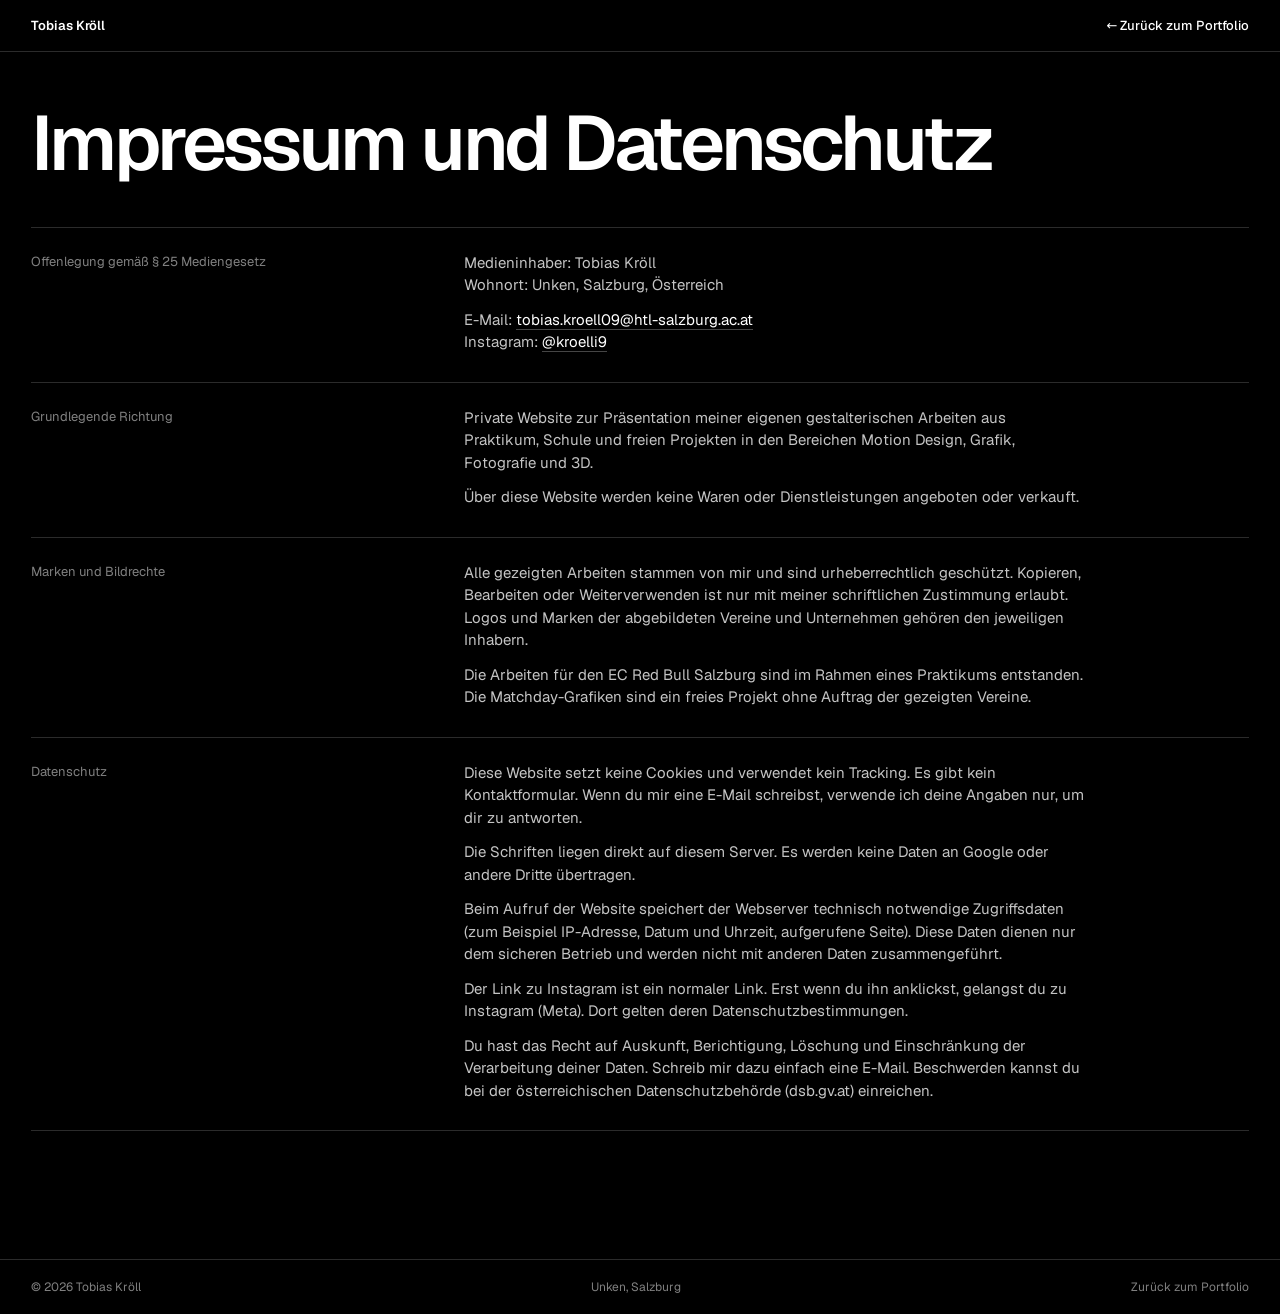
==== impressum.html @ ad0187f6 "Portfolio mit Zugangscode: Inhalte verschlüsselt Co-Authored-By: Claude Opus 5.5 <noreply@anthropic." ====
<!doctype html>
<html lang="de-AT">
<head>
  <meta charset="utf-8">
  <meta name="viewport" content="width=device-width, initial-scale=1, viewport-fit=cover">
  <title>Impressum und Datenschutz · Tobias Kröll</title>
  <meta name="robots" content="noindex">
  <meta name="theme-color" content="#000000">
  <link rel="preload" href="assets/fonts/geist-latin.woff2" as="font" type="font/woff2" crossorigin>
  <link rel="stylesheet" href="styles.css?v=37d7525c88">
  <link rel="canonical" href="https://tobiaskroell.at/impressum.html">
  <link rel="icon" href="assets/img/favicon.svg" type="image/svg+xml">
  <link rel="icon" href="assets/img/favicon-48.png" sizes="48x48" type="image/png">
  <link rel="apple-touch-icon" href="assets/img/apple-touch-icon.png">
</head>
<body>

<header class="nav">
  <a href="index.html" class="nav__brand">Tobias Kröll</a>
  <span></span>
  <a href="index.html" style="justify-self:end"><span aria-hidden="true">←</span> Zurück zum Portfolio</a>
</header>

<main class="legal wrap">
  <h1>Impressum und Datenschutz</h1>

  <div class="legal__grid">
    <section>
      <h2>Offenlegung gemäß § 25 Mediengesetz</h2>
      <div>
        <p>Medieninhaber: Tobias Kröll<br>Wohnort: Unken, Salzburg, Österreich</p>
        <p>E-Mail: <a href="mailto:tobias.kroell09@htl-salzburg.ac.at">tobias.kroell09@htl-salzburg.ac.at</a><br>Instagram: <a href="https://www.instagram.com/kroelli9/" target="_blank" rel="noopener">@kroelli9</a></p>
      </div>
    </section>

    <section>
      <h2>Grundlegende Richtung</h2>
      <div>
        <p>Private Website zur Präsentation meiner eigenen gestalterischen Arbeiten aus Praktikum, Schule und freien Projekten in den Bereichen Motion Design, Grafik, Fotografie und 3D.</p>
        <p>Über diese Website werden keine Waren oder Dienstleistungen angeboten oder verkauft.</p>
      </div>
    </section>

    <section>
      <h2>Marken und Bildrechte</h2>
      <div>
        <p>Alle gezeigten Arbeiten stammen von mir und sind urheberrechtlich geschützt. Kopieren, Bearbeiten oder Weiterverwenden ist nur mit meiner schriftlichen Zustimmung erlaubt. Logos und Marken der abgebildeten Vereine und Unternehmen gehören den jeweiligen Inhabern.</p>
        <p>Die Arbeiten für den EC Red Bull Salzburg sind im Rahmen eines Praktikums entstanden. Die Matchday-Grafiken sind ein freies Projekt ohne Auftrag der gezeigten Vereine.</p>
      </div>
    </section>

    <section>
      <h2>Datenschutz</h2>
      <div>
        <p>Diese Website setzt keine Cookies und verwendet kein Tracking. Es gibt kein Kontaktformular. Wenn du mir eine E-Mail schreibst, verwende ich deine Angaben nur, um dir zu antworten.</p>
        <p>Die Schriften liegen direkt auf diesem Server. Es werden keine Daten an Google oder andere Dritte übertragen.</p>
        <p>Beim Aufruf der Website speichert der Webserver technisch notwendige Zugriffsdaten (zum Beispiel IP-Adresse, Datum und Uhrzeit, aufgerufene Seite). Diese Daten dienen nur dem sicheren Betrieb und werden nicht mit anderen Daten zusammengeführt.</p>
        <p>Der Link zu Instagram ist ein normaler Link. Erst wenn du ihn anklickst, gelangst du zu Instagram (Meta). Dort gelten deren Datenschutzbestimmungen.</p>
        <p>Du hast das Recht auf Auskunft, Berichtigung, Löschung und Einschränkung der Verarbeitung deiner Daten. Schreib mir dazu einfach eine E-Mail. Beschwerden kannst du bei der österreichischen Datenschutzbehörde (dsb.gv.at) einreichen.</p>
      </div>
    </section>
  </div>
</main>

<footer class="footer wrap">
  <span>© 2026 Tobias Kröll</span>
  <span>Unken, Salzburg</span>
  <a href="index.html">Zurück zum Portfolio</a>
</footer>

</body>
</html>
---- styles.css ----
/* Tobias Kröll Portfolio
   Mix of two references:
   - basement.studio: absolute black, heavy tight Geist type, hairline grid cells, one indicator colour
   - ldd: broadsheet rules, dot-matrix numbers, one paper-coloured section
   Pale yellow (#F9F6C3) is the only colour and only marks state (status, active nav, scroll progress, hover).

   Page order follows what a client needs to know:
   who and what (hero) > proof (work) > who (about) > how to start (contact). */

/* Fonts are self-hosted (no request to Google). Geist is a variable font: one file covers 400-600. */
@font-face {
  font-family: "Geist";
  font-style: normal;
  font-weight: 400 600;
  font-display: swap;
  src: url("assets/fonts/geist-latin.woff2") format("woff2");
  unicode-range: U+0000-00FF, U+0131, U+0152-0153, U+02BB-02BC, U+02C6, U+02DA, U+02DC, U+0304, U+0308, U+0329, U+2000-206F, U+20AC, U+2122, U+2191, U+2193, U+2212, U+2215, U+FEFF, U+FFFD;
}
@font-face {
  font-family: "Geist";
  font-style: normal;
  font-weight: 400 600;
  font-display: swap;
  src: url("assets/fonts/geist-latin-ext.woff2") format("woff2");
  unicode-range: U+0100-02BA, U+02BD-02C5, U+02C7-02CC, U+02CE-02D7, U+02DD-02FF, U+0304, U+0308, U+0329, U+1D00-1DBF, U+1E00-1E9F, U+1EF2-1EFF, U+2020, U+20A0-20AB, U+20AD-20C4, U+2113, U+2C60-2C7F, U+A720-A7FF;
}
@font-face {
  font-family: "Doto";
  font-style: normal;
  font-weight: 800;
  font-display: swap;
  src: url("assets/fonts/doto-800-latin.woff2") format("woff2");
  unicode-range: U+0000-00FF, U+0131, U+0152-0153, U+02BB-02BC, U+02C6, U+02DA, U+02DC, U+0304, U+0308, U+0329, U+2000-206F, U+20AC, U+2122, U+2191, U+2193, U+2212, U+2215, U+FEFF, U+FFFD;
}
@font-face {
  font-family: "Doto";
  font-style: normal;
  font-weight: 800;
  font-display: swap;
  src: url("assets/fonts/doto-800-latin-ext.woff2") format("woff2");
  unicode-range: U+0100-02BA, U+02BD-02C5, U+02C7-02CC, U+02CE-02D7, U+02DD-02FF, U+0304, U+0308, U+0329, U+1D00-1DBF, U+1E00-1E9F, U+1EF2-1EFF, U+2020, U+20A0-20AB, U+20AD-20C4, U+2113, U+2C60-2C7F, U+A720-A7FF;
}

:root {
  --void: #000000;
  --chalk: #ffffff;
  --ash: #c4c4c4;       /* body copy */
  --graphite: #808080;  /* labels, captions */
  --carbon: #2b2b2b;    /* grid lines */
  --steel: #454545;     /* button outlines, dim numbers */
  --paper: #fffcf0;     /* light section */
  --ink: #000310;
  --accent: #f9f6c3;

  --pad: clamp(16px, 2.4vw, 32px);
  /* Content never grows wider than 1680px, so nothing balloons on big monitors */
  --gutter: max(var(--pad), calc((100vw - 1680px) / 2));
  --section: clamp(88px, 10vw, 152px);
  --nav-h: 52px;
  --cell: 10px;         /* padding inside image cells */

  --ease: cubic-bezier(.2, .7, .2, 1);
}

* { box-sizing: border-box; margin: 0; padding: 0; }

html { scroll-behavior: smooth; scroll-padding-top: calc(var(--nav-h) + 20px); -webkit-text-size-adjust: 100%; }

body {
  background: var(--void);
  color: var(--chalk);
  font-family: "Geist", "Inter", system-ui, sans-serif;
  font-feature-settings: "ss01";
  font-size: 15px;
  line-height: 1.5;
  -webkit-font-smoothing: antialiased;
  overflow-x: hidden;
}

::selection { background: var(--accent); color: var(--void); }
:focus-visible { outline: 2px solid var(--accent); outline-offset: 3px; }

a { color: inherit; text-decoration: none; }
img, video { display: block; width: 100%; height: 100%; }
button { font: inherit; color: inherit; background: none; border: 0; cursor: pointer; }
ol, ul { list-style: none; }

.wrap { padding-left: var(--gutter); padding-right: var(--gutter); }

.sr-only {
  position: absolute; width: 1px; height: 1px; overflow: hidden;
  clip-path: inset(50%); white-space: nowrap;
}
.skip {
  position: fixed; top: 8px; left: 8px; z-index: 200;
  padding: 10px 14px; background: var(--chalk); color: var(--void);
  font-size: 13px; font-weight: 500;
  transform: translateY(-200%);
}
.skip:focus { transform: none; }

.label {
  font-size: 13px;
  font-weight: 400;
  color: var(--graphite);
  letter-spacing: 0;
}
/* Section header: name on the left, a short fact on the right, one rule below */
.section-label {
  display: flex;
  justify-content: space-between;
  gap: 16px;
  padding-bottom: 14px;
  border-bottom: 1px solid var(--carbon);
}
.section-title {
  margin-top: 32px;
  font-weight: 600;
  font-size: clamp(34px, 5vw, 80px);
  line-height: .94;
  letter-spacing: -0.045em;
  max-width: 14ch;
}

/* ---------- Buttons ---------- */
.btns { display: flex; flex-wrap: wrap; gap: 10px; }
.btn {
  display: inline-flex;
  align-items: center;
  gap: 10px;
  padding: 12px 18px;
  border: 1px solid var(--steel);
  font-size: 14px;
  font-weight: 500;
  line-height: 1.2;
  transition: background-color .2s, border-color .2s, color .2s;
}
.btn:hover { border-color: var(--chalk); }
.btn--solid { background: var(--chalk); border-color: var(--chalk); color: var(--void); }
.btn--solid:hover { background: var(--accent); border-color: var(--accent); }
.btn--lg { padding: 16px 22px; font-size: clamp(15px, 1.3vw, 18px); }
.btn--ink { margin-top: 32px; background: var(--ink); border-color: var(--ink); color: var(--paper); }
.btn--ink:hover { background: transparent; border-color: var(--ink); color: var(--ink); }

/* ---------- Nav ---------- */
.nav {
  position: fixed;
  inset: 0 0 auto 0;
  z-index: 50;
  height: var(--nav-h);
  padding: 0 var(--gutter);
  display: grid;
  grid-template-columns: 1fr auto 1fr;
  align-items: center;
  font-size: 13px;
  font-weight: 500;
  background: var(--void);
  border-bottom: 1px solid var(--carbon);
}
.nav__brand { font-weight: 600; justify-self: start; }
.nav__status { display: inline-flex; align-items: center; gap: 8px; color: var(--ash); font-weight: 400; }
.nav__clock { color: var(--graphite); font-variant-numeric: tabular-nums; }
@keyframes pulse { 50% { opacity: .35; } }
.nav__links { justify-self: end; display: flex; align-items: center; gap: 24px; }
.nav__links a { transition: color .2s, background-color .2s, border-color .2s; }
.nav__links a:hover { color: var(--ash); }
.nav__links a.is-active { color: var(--accent); }
.nav__links .nav__cta {
  padding: 7px 14px;
  background: var(--chalk);
  border: 1px solid var(--chalk);
  color: var(--void);
}
.nav__links .nav__cta:hover,
.nav__links .nav__cta.is-active { background: var(--accent); border-color: var(--accent); color: var(--void); }
.nav__toggle { display: none; }
/* Scroll progress: an accent hairline that grows along the bottom edge of the nav */
.nav__progress {
  position: absolute;
  left: 0; right: 0; bottom: -1px;
  height: 1px;
  background: var(--accent);
  transform: scaleX(0);
  transform-origin: left;
}

/* ---------- Hero ---------- */
.hero {
  min-height: min(100svh, 980px);
  padding-top: calc(var(--nav-h) + 20px);
  padding-bottom: 28px;
  display: flex;
  flex-direction: column;
  container-type: inline-size;
}
.hero__top {
  display: grid;
  grid-template-columns: repeat(3, minmax(0, 1fr));
  gap: 16px;
}
.hero__top span:nth-child(2) { text-align: center; }
.hero__top span:nth-child(3) { text-align: right; }

/* The name fills the full width on one line */
.hero__name {
  margin: auto 0;
  padding: 40px 0;
  font-weight: 600;
  font-size: 18.8vw;
  font-size: 20.2cqw;
  line-height: .86;
  letter-spacing: -0.055em;
  margin-left: -0.045em;
  white-space: nowrap;
}
.hero__bottom {
  display: grid;
  grid-template-columns: minmax(0, 7fr) minmax(0, 5fr);
  gap: 32px;
  align-items: end;
}
.hero__lead {
  font-weight: 600;
  font-size: clamp(26px, 3.3vw, 52px);
  line-height: 1;
  letter-spacing: -0.04em;
  max-width: 19ch;
}


/* ---------- Index: the table of contents for the work ---------- */
.index { padding-top: var(--section); }
.index__list a {
  display: grid;
  grid-template-columns: 56px 120px minmax(0, 1fr) minmax(0, 190px) minmax(0, 170px);
  gap: 20px;
  align-items: center;
  padding: 14px 0;
  border-bottom: 1px solid var(--carbon);
}
.index__list .num {
  font-family: "Doto", monospace;
  font-weight: 800;
  font-size: 34px;
  line-height: 1;
  color: var(--graphite);
  transition: color .25s;
}
.index__list .thumb {
  aspect-ratio: 3 / 2;
  height: auto;
  object-fit: cover;
  background: #0b0b0b;
  filter: grayscale(1) contrast(1.05);
  transition: filter .4s var(--ease);
}
.index__list .title {
  font-weight: 600;
  font-size: clamp(22px, 2.8vw, 44px);
  line-height: .98;
  letter-spacing: -0.04em;
  transition: transform .4s var(--ease);
}
.index__list .cat, .index__list .meta { font-size: 13px; color: var(--graphite); }
.index__list .meta { text-align: right; font-variant-numeric: tabular-nums; }
@media (hover: hover) {
  .index__list a:hover .num { color: var(--accent); }
  .index__list a:hover .title { transform: translateX(10px); }
  .index__list a:hover .thumb { filter: none; }
}
/* Touch screens: main.js marks the entry in the middle of the screen */
.index__list a.is-current .thumb { filter: none; }
.index__list a.is-current .num { color: var(--accent); }

/* ---------- Projects: text on the left stays put, the work scrolls past on the right ---------- */
.project { padding-top: var(--section); }
.project__grid {
  display: grid;
  grid-template-columns: minmax(0, 4fr) minmax(0, 8fr);
  gap: clamp(24px, 3.2vw, 56px);
  padding-top: 24px;
  border-top: 1px solid var(--carbon);
}
.project__info { align-self: start; }
@media (min-width: 901px) and (min-height: 620px) {
  .project__info { position: sticky; top: calc(var(--nav-h) + 24px); }
}

/* Dot-matrix project number, like a scoreboard */
.project__num {
  font-family: "Doto", monospace;
  font-weight: 800;
  font-size: clamp(44px, 4.6vw, 72px);
  line-height: .8;
}
.project__num span { color: var(--steel); }
.project__kind { margin-top: 28px; font-size: 13px; color: var(--accent); }
.project__title {
  margin-top: 8px;
  font-weight: 600;
  font-size: clamp(32px, 3.5vw, 60px);
  line-height: .94;
  letter-spacing: -0.045em;
  text-wrap: balance;
}
.project__text { margin-top: 20px; max-width: 46ch; color: var(--ash); }

/* One result number per project, where there is one */
.project__stat {
  margin-top: 24px;
  display: flex;
  align-items: center;
  gap: 14px;
  font-size: 13px;
  line-height: 1.3;
  color: var(--ash);
}
.project__stat-num {
  font-family: "Doto", monospace;
  font-weight: 800;
  font-size: clamp(48px, 4.6vw, 72px);
  line-height: .8;
  color: var(--chalk);
}

.facts { margin-top: 28px; border-top: 1px solid var(--carbon); }
.facts div {
  display: grid;
  grid-template-columns: 96px minmax(0, 1fr);
  gap: 12px;
  padding: 10px 0;
  border-bottom: 1px solid var(--carbon);
  font-size: 13px;
}
.facts dt { color: var(--graphite); }
.facts dd { font-weight: 500; }

/* Each group of work gets a small header saying what it is */
.group + .group { margin-top: 40px; }
.group__title {
  display: flex;
  justify-content: space-between;
  gap: 16px;
  padding-bottom: 10px;
  font-size: 13px;
  font-weight: 500;
}
.group__title span:last-child { color: var(--graphite); font-weight: 400; }

/* ---------- Image grid: hairline cells, like a contact sheet ---------- */
.rows {
  display: grid;
  gap: 1px;
  background: var(--carbon);
  border: 1px solid var(--carbon);
}
.row, .stack { display: grid; gap: 1px; grid-template-columns: minmax(0, 1fr); }
.row--2 { grid-template-columns: repeat(2, minmax(0, 1fr)); }
.row--3 { grid-template-columns: repeat(3, minmax(0, 1fr)); }
.row--4 { grid-template-columns: repeat(4, minmax(0, 1fr)); }
.stack { grid-template-rows: auto 1fr; }

.tile { background: var(--void); padding: var(--cell); min-width: 0; }
.tile__media {
  position: relative;
  display: block;
  width: 100%;
  overflow: hidden;
  background: #0b0b0b;
}
.tile__media[data-zoom] { cursor: zoom-in; }
.tile__media img, .tile__media video {
  position: absolute; inset: 0;
  object-fit: cover;
  transition: transform .8s var(--ease);
}
@media (hover: hover) {
  button.tile__media:hover img { transform: scale(1.025); }
}
/* Play symbol: only when the phone blocked autoplay (power saving), gone as soon as the video runs */
.tile__media.is-blocked::after {
  content: "";
  position: absolute;
  top: 50%; left: 50%;
  width: 56px; height: 56px;
  margin: -28px 0 0 -28px;
  border-radius: 50%;
  border: 1px solid var(--accent);
  background: rgba(0, 0, 0, .55) url("data:image/svg+xml,%3Csvg xmlns='http://www.w3.org/2000/svg' viewBox='0 0 24 24'%3E%3Cpath d='M9 7l9 5-9 5z' fill='%23f9f6c3'/%3E%3C/svg%3E") center / 26px no-repeat;
  -webkit-backdrop-filter: blur(4px);
  backdrop-filter: blur(4px);
  pointer-events: none;
  animation: fade .3s var(--ease);
}
.r-16x9 { aspect-ratio: 16 / 9; }
.r-9x16 { aspect-ratio: 9 / 16; }
.r-4x5  { aspect-ratio: 4 / 5; }
.r-3x2  { aspect-ratio: 3 / 2; }
.r-2x3  { aspect-ratio: 2 / 3; }

.tile figcaption {
  display: flex;
  justify-content: space-between;
  gap: 12px;
  padding: 9px 2px 1px;
  font-size: 12px;
  line-height: 1.3;
  color: var(--ash);
}
.tile figcaption span:last-child { color: var(--graphite); white-space: nowrap; }

.sound {
  position: absolute;
  bottom: 10px; right: 10px;
  font-size: 12px;
  font-weight: 500;
  padding: 7px 11px;
  background: var(--void);
  border: 1px solid var(--steel);
  transition: color .2s, border-color .2s;
}
.sound:hover { border-color: var(--chalk); }
.sound[aria-pressed="true"] { color: var(--accent); border-color: var(--accent); }

/* ---------- About: inverted paper section ---------- */
.about {
  margin-top: var(--section);
  padding: var(--section) 0;
  background: var(--paper);
  color: var(--ink);
}
.about .label { color: #5d5b52; }
.about .section-label { border-color: var(--ink); }
.about__grid {
  display: grid;
  grid-template-columns: minmax(0, 4fr) minmax(0, 8fr);
  gap: clamp(24px, 3.2vw, 56px);
  padding-top: 32px;
  align-items: start;
}
.about__photo { max-width: 340px; }
.about__photo img { height: auto; filter: grayscale(1) contrast(1.05); }
.statement {
  font-weight: 600;
  font-size: clamp(28px, 3.4vw, 56px);
  line-height: .98;
  letter-spacing: -0.04em;
  max-width: 24ch;
}
.about__facts { margin-top: 48px; border-top: 1px solid var(--ink); }
.about__facts div {
  display: grid;
  grid-template-columns: 140px minmax(0, 1fr);
  gap: 16px;
  padding: 12px 0;
  border-bottom: 1px solid var(--ink);
  font-size: 14px;
}
.about__facts dt { color: #5d5b52; }
.about__facts dd { font-weight: 500; }

/* ---------- Contact ---------- */
.contact { padding-top: var(--section); padding-bottom: var(--section); }
.contact__grid {
  display: grid;
  grid-template-columns: minmax(0, 8fr) minmax(0, 4fr);
  gap: clamp(32px, 4vw, 72px);
  padding-top: 32px;
  align-items: end;
}
.contact__big {
  font-weight: 600;
  font-size: clamp(48px, 8vw, 144px);
  line-height: .88;
  letter-spacing: -0.05em;
  max-width: 11ch;
}
.contact__text { margin: 28px 0 28px; max-width: 44ch; color: var(--ash); font-size: clamp(15px, 1.3vw, 18px); }
.copy { overflow-wrap: anywhere; text-align: left; }
.copy__hint { color: var(--graphite); font-weight: 400; transition: color .2s; }
.copy:hover .copy__hint, .copy.is-copied .copy__hint { color: var(--accent); }

.footer {
  display: flex;
  justify-content: space-between;
  gap: 16px;
  padding-top: 18px;
  padding-bottom: calc(18px + env(safe-area-inset-bottom));
  border-top: 1px solid var(--carbon);
  font-size: 12px;
  color: var(--graphite);
}
.footer a:hover { color: var(--chalk); }

/* ---------- Lightbox ---------- */
.lightbox {
  position: fixed; inset: 0; z-index: 100;
  background: var(--void);
  display: grid;
  grid-template-columns: auto minmax(0, 1fr) auto;
  grid-template-rows: auto minmax(0, 1fr);
  align-items: center;
  justify-items: center;
  animation: fade .3s var(--ease);
}
.lightbox[hidden] { display: none; }
.lightbox__bar {
  grid-column: 1 / -1;
  width: 100%;
  height: var(--nav-h);
  padding: 0 var(--gutter);
  display: grid;
  grid-template-columns: 1fr auto 1fr;
  align-items: center;
  gap: 16px;
  border-bottom: 1px solid var(--carbon);
  font-size: 13px;
}
.lightbox__count { color: var(--graphite); font-variant-numeric: tabular-nums; }
.lightbox__cap { color: var(--ash); text-align: center; }
.lightbox__close { justify-self: end; font-weight: 500; padding: 10px 0 10px 16px; }
.lightbox__close:hover, .lightbox__arrow:hover { color: var(--accent); }
.lightbox img, .lightbox video {
  grid-column: 2;
  grid-row: 2;
  width: auto; height: auto;
  max-width: 100%;
  max-height: calc(100svh - var(--nav-h) - 2 * var(--pad));
  object-fit: contain;
  cursor: zoom-out;
}
.lightbox video { cursor: auto; background: #000; }
/* img/video are display:block globally, which would override the hidden attribute */
.lightbox img[hidden], .lightbox video[hidden] { display: none; }
.lightbox__arrow { font-size: 22px; padding: 24px var(--pad); align-self: stretch; }
.lightbox__prev { grid-column: 1; }
.lightbox__next { grid-column: 3; }
.lightbox.is-single .lightbox__arrow { visibility: hidden; }
@keyframes fade { from { opacity: 0; } }

/* ---------- Reveal on scroll (only when JavaScript runs) ---------- */
.js .reveal { opacity: 0; transform: translateY(16px); transition: opacity .8s var(--ease), transform .9s var(--ease); }
.js .reveal.is-in { opacity: 1; transform: none; }

@media (prefers-reduced-motion: reduce) {
  html { scroll-behavior: auto; }
  .js .reveal { opacity: 1; transform: none; transition: none; }
  .tile__media img, .index__list .title { transition: none; }
}

/* ---------- Legal page ---------- */
.legal { padding-top: calc(var(--nav-h) + 56px); padding-bottom: var(--section); }
.legal h1 {
  font-weight: 600;
  font-size: clamp(40px, 6vw, 88px);
  line-height: .92;
  letter-spacing: -0.045em;
}
.legal__grid { margin-top: 48px; border-top: 1px solid var(--carbon); }
.legal__grid section {
  display: grid;
  grid-template-columns: minmax(0, 4fr) minmax(0, 8fr);
  gap: clamp(24px, 3.2vw, 56px);
  padding: 24px 0 28px;
  border-bottom: 1px solid var(--carbon);
}
.legal__grid h2 { font-size: 13px; font-weight: 400; color: var(--graphite); }
.legal__grid p { max-width: 62ch; color: var(--ash); }
.legal__grid p + p { margin-top: 12px; }
.legal__grid a { color: var(--chalk); border-bottom: 1px solid var(--steel); }
.legal__grid a:hover { color: var(--accent); border-color: var(--accent); }

/* ---------- Tablet ---------- */
@media (max-width: 900px) {
  .nav__status { display: none; }
  .nav { grid-template-columns: 1fr auto; }

  .index__list a { grid-template-columns: 44px 96px minmax(0, 1fr) auto; gap: 16px; }
  .index__list .cat { display: none; }

  .project__grid { grid-template-columns: minmax(0, 1fr); }
  .project__text { max-width: 60ch; }

  .about__grid { grid-template-columns: minmax(0, 1fr); }
  .about__photo { max-width: 240px; }

  .contact__grid { grid-template-columns: minmax(0, 1fr); }
  .legal__grid section { grid-template-columns: minmax(0, 1fr); gap: 10px; }
}

/* ---------- Phones ---------- */
@media (max-width: 700px) {
  :root { --section: 80px; --cell: 6px; }
  body { font-size: 14px; }

  /* Nav: name + menu button, links open as a full-screen sheet */
  .nav { padding-top: env(safe-area-inset-top); height: calc(var(--nav-h) + env(safe-area-inset-top)); }
  .nav__toggle { display: block; font-size: 13px; font-weight: 500; padding: 14px 0 14px 20px; }
  .nav__links {
    position: fixed;
    inset: calc(var(--nav-h) + env(safe-area-inset-top)) 0 0 0;
    justify-self: stretch;
    width: 100%;
    flex-direction: column;
    align-items: stretch;
    gap: 0;
    padding: 0 var(--pad);
    background: var(--void);
    opacity: 0;
    visibility: hidden;
    transition: opacity .3s var(--ease), visibility 0s .3s;
  }
  .nav__links a,
  .nav__links .nav__cta {
    font-weight: 600;
    font-size: 44px;
    letter-spacing: -0.045em;
    line-height: 1;
    padding: 20px 0;
    background: none;
    border: 0;
    border-bottom: 1px solid var(--carbon);
    color: var(--chalk);
  }
  .nav__links .nav__cta,
  .nav__links .nav__cta:hover,
  .nav__links .nav__cta.is-active { background: none; border-color: var(--carbon); color: var(--accent); }
  .nav.is-open .nav__links { opacity: 1; visibility: visible; transition: opacity .3s var(--ease); }
  body.menu-open { overflow: hidden; }

  .hero { min-height: 100svh; padding-bottom: 20px; }
  .hero__top { grid-template-columns: minmax(0, 1fr) auto; }
  .hero__top span:nth-child(2) { display: none; }
  .hero__name { font-size: 29vw; font-size: 31cqw; padding: 28px 0; white-space: normal; }
  .hero__bottom { grid-template-columns: minmax(0, 1fr); gap: 16px; }
  .hero__lead { font-size: 27px; }
  .hero .btn { flex: 1 1 auto; justify-content: center; }

  .section-label span:last-child { text-align: right; }

  /* Index rows: number, picture, then title with the type below */
  .index__list a {
    grid-template-columns: 34px 84px minmax(0, 1fr);
    grid-template-areas: "num thumb title" "num thumb meta";
    column-gap: 12px;
    row-gap: 4px;
    padding: 12px 0;
  }
  .index__list .num { grid-area: num; font-size: 24px; }
  .index__list .thumb { grid-area: thumb; }
  .index__list .title { grid-area: title; align-self: end; font-size: 21px; }
  .index__list .meta { grid-area: meta; align-self: start; text-align: left; font-size: 12px; }

  .project__grid { padding-top: 18px; gap: 28px; }
  .project__num { font-size: 44px; }
  .project__kind { margin-top: 22px; }
  .project__title { font-size: 36px; }
  .facts { margin-top: 22px; }
  .group + .group { margin-top: 32px; }

  /* Two-up rows stack, except pairs marked to stay side by side */
  .row--2 { grid-template-columns: minmax(0, 1fr); }
  .row--2.row--keep { grid-template-columns: repeat(2, minmax(0, 1fr)); }

  /* Rows of 3 or 4 become swipe strips; the header says so */
  .swipe {
    display: flex;
    overflow-x: auto;
    scroll-snap-type: x mandatory;
    scrollbar-width: none;
  }
  .swipe::-webkit-scrollbar { display: none; }
  .swipe > .tile { flex: 0 0 72%; scroll-snap-align: start; }
  .swipe.row--4 > .tile { flex-basis: 78%; }
  .has-swipe .group__title span:last-child::after { content: " · wischen →"; }

  .sound { padding: 9px 12px; }

  .row--keep figcaption { flex-direction: column; gap: 2px; }

  .about__photo { max-width: 180px; }
  .statement { font-size: 30px; }
  .about__facts { margin-top: 32px; }
  .about__facts div { grid-template-columns: 96px minmax(0, 1fr); font-size: 13px; }
  .btn--ink { margin-top: 24px; }

  .contact__big { font-size: 15vw; }
  .contact .btn { width: 100%; justify-content: space-between; }
  .contact .btn--lg { padding: 14px 16px; font-size: 14px; }

  .footer { flex-direction: column; gap: 6px; }

  .lightbox { grid-template-columns: minmax(0, 1fr) minmax(0, 1fr); grid-template-rows: auto minmax(0, 1fr) auto; }
  .lightbox__bar { grid-template-columns: auto 1fr auto; }
  .lightbox__cap { text-align: left; overflow: hidden; text-overflow: ellipsis; white-space: nowrap; }
  .lightbox img, .lightbox video { grid-column: 1 / -1; grid-row: 2; padding: 0 var(--pad); max-height: calc(100svh - var(--nav-h) - 80px); }
  .lightbox__arrow { grid-row: 3; width: 100%; padding: 18px; border-top: 1px solid var(--carbon); }
  .lightbox__prev { grid-column: 1; border-right: 1px solid var(--carbon); }
  .lightbox__next { grid-column: 2; }
}

/* The pale accent disappears on the paper section, so focus rings there use ink */
.about :focus-visible { outline-color: var(--ink); }
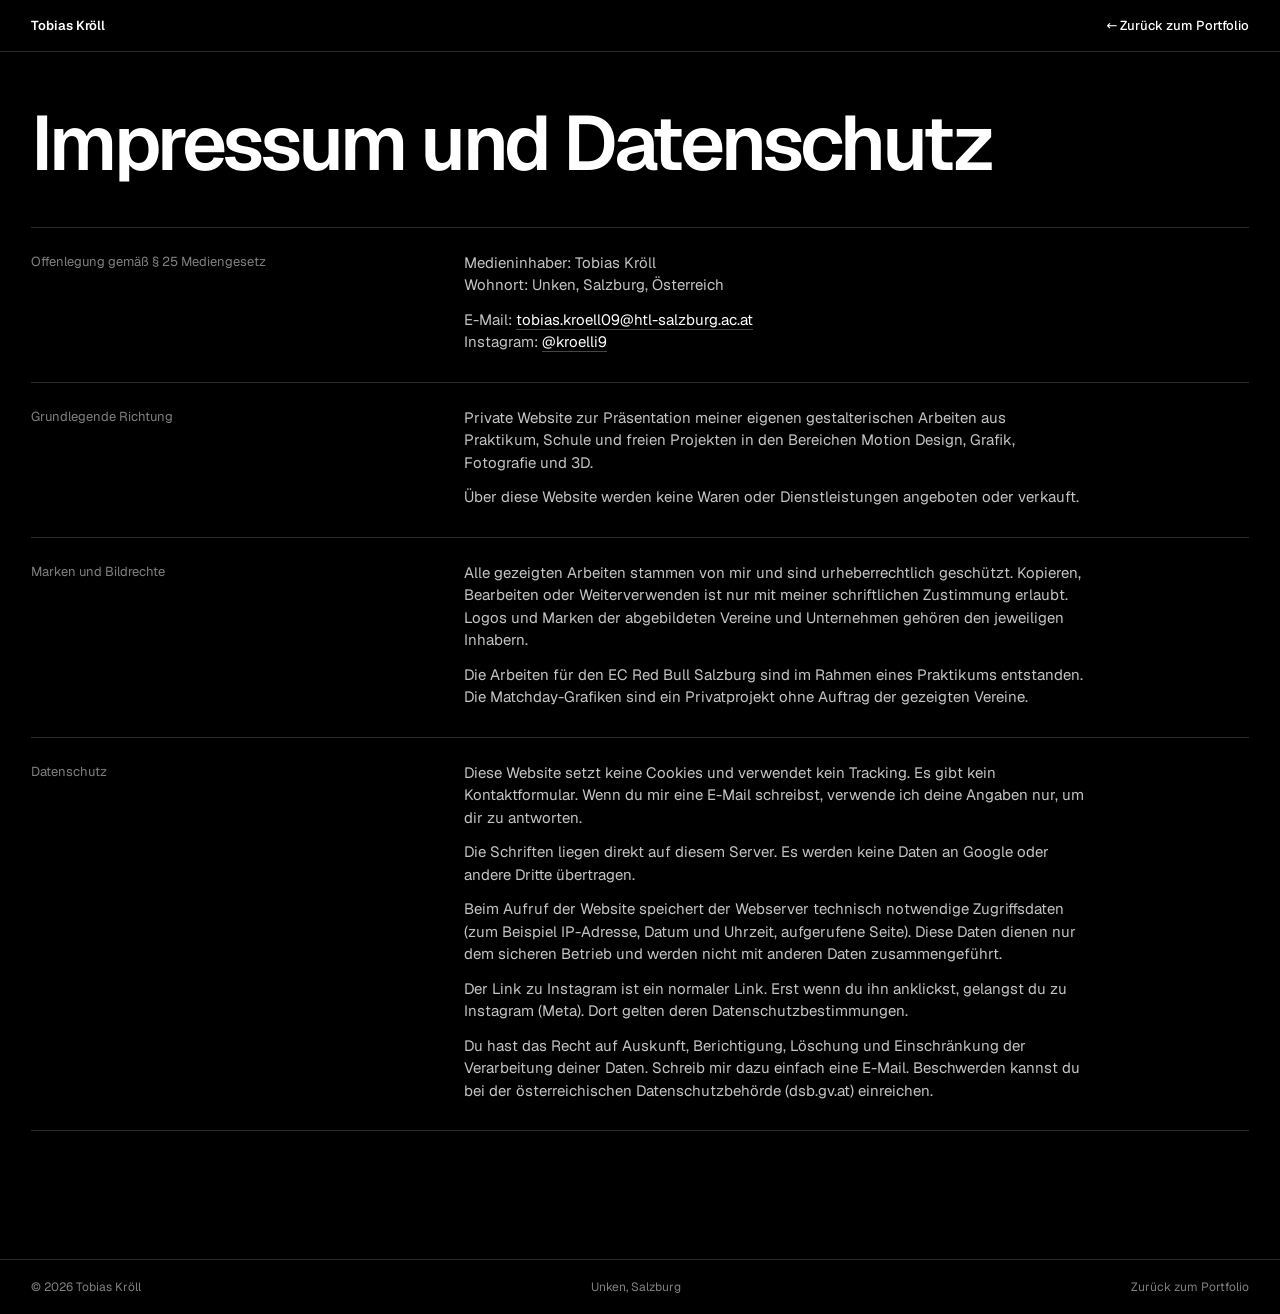
==== commit eb7e95b2: "Matchday-Grafiken als Privatprojekt, stabile Dateinamen Co-Authored-By: Claude Opus 5.5 <noreply@ant" ====
--- a/impressum.html
+++ b/impressum.html
@@ -45,7 +45,7 @@
       <h2>Marken und Bildrechte</h2>
       <div>
         <p>Alle gezeigten Arbeiten stammen von mir und sind urheberrechtlich geschützt. Kopieren, Bearbeiten oder Weiterverwenden ist nur mit meiner schriftlichen Zustimmung erlaubt. Logos und Marken der abgebildeten Vereine und Unternehmen gehören den jeweiligen Inhabern.</p>
-        <p>Die Arbeiten für den EC Red Bull Salzburg sind im Rahmen eines Praktikums entstanden. Die Matchday-Grafiken sind ein freies Projekt ohne Auftrag der gezeigten Vereine.</p>
+        <p>Die Arbeiten für den EC Red Bull Salzburg sind im Rahmen eines Praktikums entstanden. Die Matchday-Grafiken sind ein Privatprojekt ohne Auftrag der gezeigten Vereine.</p>
       </div>
     </section>
 
